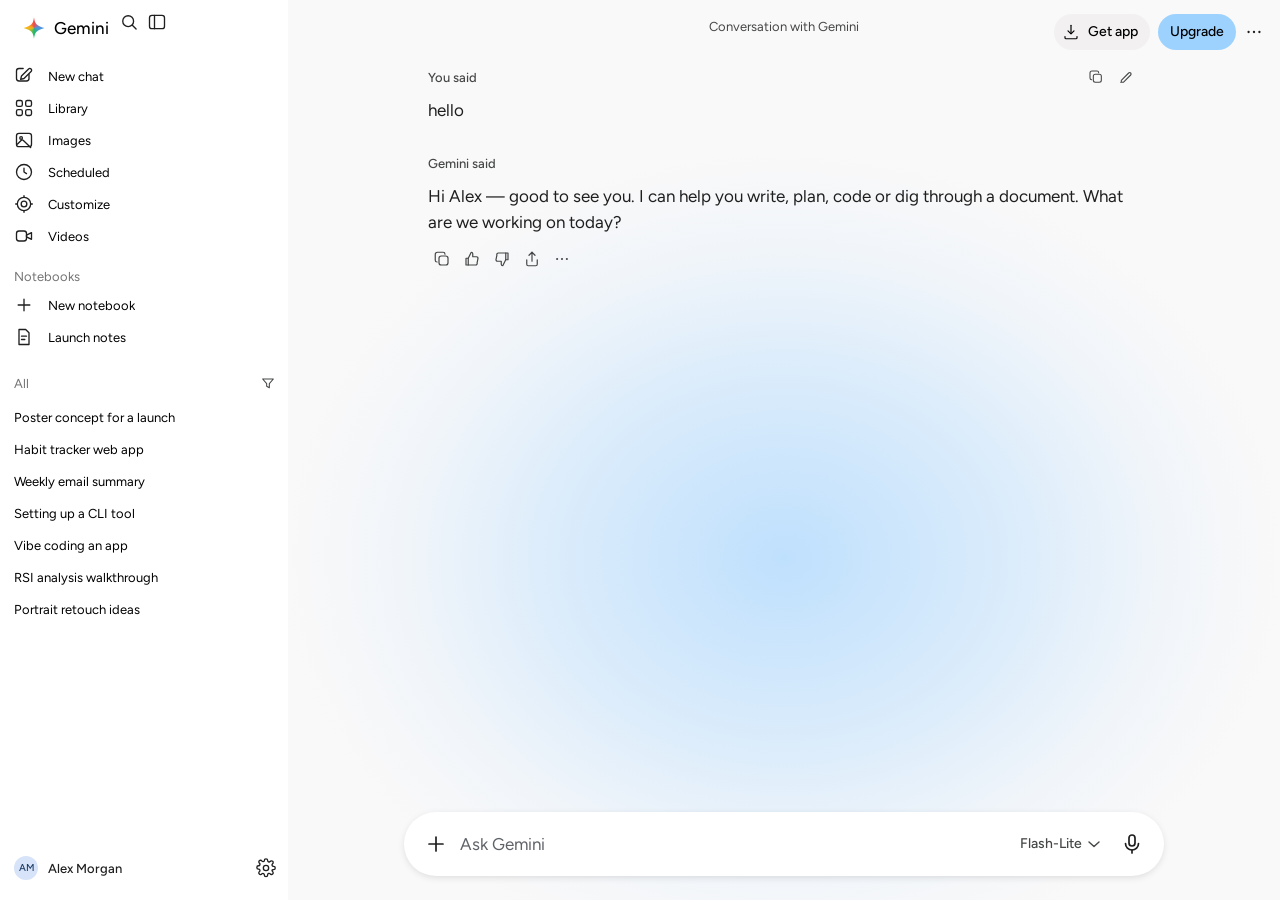
==== clones/gemini-google/src/chat.html @ 9b361e74 "Add cloned Gemini front end and its reconstructed backend The UI clone had no server to talk to, so " ====
<!doctype html>
<html lang="en">
<head>
<meta charset="utf-8">
<meta name="viewport" content="width=device-width, initial-scale=1">
<title>Conversation — AI assistant interface</title>
<link rel="preload" href="assets/figtree-latin.woff2" as="font" type="font/woff2" crossorigin>
<link rel="stylesheet" href="styles.css">
<link rel="stylesheet" href="shell.css">
</head>
<body data-page="chat">
<div id="shell"></div>

<main class="main chat-main" id="main">
  <div class="chat-head">Conversation with Gemini</div>

  <div class="turns" id="turns">
    <article class="turn turn--user">
      <div class="turn__head">
        <span class="turn__label">You said</span>
        <span class="turn__tools">
          <button class="icon-btn icon-btn--xs" type="button" aria-label="Copy prompt">
            <svg viewBox="0 0 24 24" width="16" height="16" aria-hidden="true" fill="none" stroke="currentColor" stroke-width="1.6" stroke-linecap="round" stroke-linejoin="round"><rect x="8" y="8" width="12" height="12" rx="3"/><path d="M16 5.5A2.5 2.5 0 0 0 13.5 3H6a3 3 0 0 0-3 3v7.5A2.5 2.5 0 0 0 5.5 16"/></svg>
          </button>
          <button class="icon-btn icon-btn--xs" type="button" aria-label="Edit">
            <svg viewBox="0 0 24 24" width="16" height="16" aria-hidden="true" fill="none" stroke="currentColor" stroke-width="1.6" stroke-linecap="round" stroke-linejoin="round"><path d="M4 20h4L19 9a2.1 2.1 0 0 0-3-3L5 17v3z"/></svg>
          </button>
        </span>
      </div>
      <p class="turn__text">hello</p>
    </article>

    <article class="turn turn--model">
      <div class="turn__head"><span class="turn__label">Gemini said</span></div>
      <p class="turn__text">Hi Alex — good to see you. I can help you write, plan, code or dig through a document. What are we working on today?</p>
      <div class="turn__actions">
        <button class="icon-btn icon-btn--xs turn__action" type="button" aria-label="Copy">
          <svg viewBox="0 0 24 24" width="18" height="18" aria-hidden="true" fill="none" stroke="currentColor" stroke-width="1.6" stroke-linecap="round" stroke-linejoin="round"><rect x="8" y="8" width="12" height="12" rx="3"/><path d="M16 5.5A2.5 2.5 0 0 0 13.5 3H6a3 3 0 0 0-3 3v7.5A2.5 2.5 0 0 0 5.5 16"/></svg>
        </button>
        <button class="icon-btn icon-btn--xs turn__action" type="button" aria-label="Good response">
          <svg viewBox="0 0 24 24" width="18" height="18" aria-hidden="true" fill="none" stroke="currentColor" stroke-width="1.6" stroke-linecap="round" stroke-linejoin="round"><path d="M7 11v9H4v-9z"/><path d="M7 11l4-8a2 2 0 0 1 2 2v4h5a2 2 0 0 1 2 2.3l-1.2 6A2 2 0 0 1 16.8 20H7"/></svg>
        </button>
        <button class="icon-btn icon-btn--xs turn__action" type="button" aria-label="Bad response">
          <svg viewBox="0 0 24 24" width="18" height="18" aria-hidden="true" fill="none" stroke="currentColor" stroke-width="1.6" stroke-linecap="round" stroke-linejoin="round"><path d="M17 13V4h3v9z"/><path d="M17 13l-4 8a2 2 0 0 1-2-2v-4H6a2 2 0 0 1-2-2.3l1.2-6A2 2 0 0 1 7.2 4H17"/></svg>
        </button>
        <button class="icon-btn icon-btn--xs turn__action" type="button" aria-label="Share">
          <svg viewBox="0 0 24 24" width="18" height="18" aria-hidden="true" fill="none" stroke="currentColor" stroke-width="1.6" stroke-linecap="round" stroke-linejoin="round"><path d="M12 15V3"/><path d="M8 7l4-4 4 4"/><path d="M5 13v6a2 2 0 0 0 2 2h10a2 2 0 0 0 2-2v-6"/></svg>
        </button>
        <button class="icon-btn icon-btn--xs turn__more" type="button" aria-label="More options">
          <svg viewBox="0 0 24 24" width="18" height="18" aria-hidden="true" fill="currentColor"><circle cx="5.5" cy="12" r="1.4"/><circle cx="12" cy="12" r="1.4"/><circle cx="18.5" cy="12" r="1.4"/></svg>
        </button>
      </div>
    </article>
  </div>

  <form class="composer composer--chat" id="chat-form" role="search" aria-label="Ask Gemini">
    <button class="icon-btn composer__plus" type="button" aria-label="Upload &amp; tools">
      <svg viewBox="0 0 24 24" width="24" height="24" aria-hidden="true" fill="none" stroke="currentColor" stroke-width="1.7" stroke-linecap="round"><path d="M12 5v14M5 12h14"/></svg>
    </button>
    <label class="sr-only" for="chat-input">Ask Gemini</label>
    <input class="composer__input" id="chat-input" name="prompt" type="text" placeholder="Ask Gemini" autocomplete="off">
    <button class="mode-picker" type="button" aria-label="Open mode picker, currently Flash-Lite">
      <span class="mode-picker__label">Flash-Lite</span>
      <svg class="chev" viewBox="0 0 24 24" width="20" height="20" aria-hidden="true" fill="none" stroke="currentColor" stroke-width="1.7" stroke-linecap="round" stroke-linejoin="round"><path d="M6 9.5l6 5.5 6-5.5"/></svg>
    </button>
    <button class="icon-btn composer__mic" type="button" aria-label="Dictate">
      <svg viewBox="0 0 24 24" width="24" height="24" aria-hidden="true" fill="none" stroke="currentColor" stroke-width="1.7" stroke-linecap="round" stroke-linejoin="round"><rect x="9" y="3" width="6" height="11" rx="3"/><path d="M5.5 11.5a6.5 6.5 0 0 0 13 0"/><path d="M12 18v3"/></svg>
    </button>
  </form>
</main>

<script src="content.js"></script>
<script src="app.js"></script>
</body>
</html>
---- clones/gemini-google/src/styles.css ----
/* Signed-out AI assistant landing UI — study replica.
   Every value here is measured from the rendered page or marked INFERRED.
   Tokens only: components read vars, never raw values. */

@font-face {
  font-family: "Figtree";
  font-style: normal;
  font-weight: 300 900;
  font-display: swap;
  src: url("assets/figtree-latin.woff2") format("woff2");
  unicode-range: U+0000-00FF, U+0131, U+0152-0153, U+02BB-02BC, U+02C6, U+02DA,
    U+02DC, U+0304, U+0308, U+0329, U+2000-206F, U+20AC, U+2122, U+2191, U+2193,
    U+2212, U+2215, U+FEFF, U+FFFD;
}

@font-face {
  font-family: "Figtree";
  font-style: normal;
  font-weight: 300 900;
  font-display: swap;
  src: url("assets/figtree-latin-ext.woff2") format("woff2");
  unicode-range: U+0100-02BA, U+02BD-02C5, U+02C7-02CC, U+02CE-02D7, U+02DD-02FF,
    U+0304, U+0308, U+0329, U+1D00-1DBF, U+1E00-1E9F, U+1EF2-1EFF, U+2020,
    U+20A0-20AB, U+20AD-20C4, U+2113, U+2C60-2C7F, U+A720-A7FF;
}

:root {
  /* surfaces — measured */
  --color-bg: #faf9f9;
  --color-surface: #ffffff;
  --color-chip: #f2f0f0;
  --color-accent-soft: #9dd2ff;
  --color-text: #1f1f1f;
  --color-text-strong: #000000;
  --color-muted: #444746;
  --color-placeholder: #5f6368;
  --color-link: #0b57d0;
  --color-icon: #1f1f1f;
  --color-icon-dim: rgba(0, 0, 0, 0.55);

  /* states — measured hover deltas (see DESIGN.md §4) */
  --hover-row: rgba(31, 31, 31, 0.08);
  --hover-icon: rgba(0, 0, 0, 0.06);
  --hover-link: rgba(11, 87, 208, 0.08);
  --hover-chip: #e6e4e4;
  --hover-accent: #86c4ff;

  /* glow behind the zero state — authored, fitted to sampled pixels */
  --glow-1: rgba(191, 224, 253, 1);
  --glow-2: rgba(191, 224, 253, 0.55);
  --glow-3: rgba(191, 224, 253, 0.16);
  --glow-wide: radial-gradient(58% 52% at 50% 62%,
    var(--glow-1) 0%, var(--glow-2) 38%, var(--glow-3) 66%, rgba(191, 224, 253, 0) 88%);

  /* small screens: a very wide, bottom-anchored ellipse, falloff fitted to
     sampled pixels (alpha 1 at 103%, ~.42 at 30%, 0 by 75%) */
  --glow-tall: radial-gradient(150% 80% at 50% 103%,
    rgba(191, 224, 253, 1) 0%, rgba(191, 224, 253, 0.91) 10%,
    rgba(191, 224, 253, 0.68) 20%, rgba(191, 224, 253, 0.42) 30%,
    rgba(191, 224, 253, 0.21) 40%, rgba(191, 224, 253, 0.09) 50%,
    rgba(191, 224, 253, 0.03) 60%, rgba(191, 224, 253, 0) 75%);

  /* type — measured (substitute family: Figtree) */
  --font-sans: "Figtree", "Google Sans", "Helvetica Neue", Arial, sans-serif;
  --type-h1-size: 36px;
  --type-h1-line: 44px;
  --type-h1-weight: 320;
  --type-h1-size-sm: 32px;
  --type-h1-line-sm: 38px;
  --type-h1-weight-sm: 360;
  --type-body: 400 13px/17px var(--font-sans);
  --type-lead: 400 17px/24px var(--font-sans);
  --type-pill: 500 14px/20px var(--font-sans);
  --type-wordmark: 470 17px/24px var(--font-sans);

  /* geometry — measured at 1440x900 */
  --sidebar-w: 288px;
  --sidebar-drawer-w: 320px;
  --radius-pill: 9999px;
  --radius-composer: 32px;
  --radius-composer-sm: 40px;
  --composer-w: 660px;
  --composer-h: 64px;
  --composer-h-sm: 72px;
  --space-1: 4px;
  --space-2: 8px;
  --space-3: 12px;
  --space-4: 16px;
  --space-5: 20px;
  --space-6: 24px;
  --space-10: 40px;
  --shadow-composer: 0 2px 8px -2px rgba(0, 0, 0, 0.16);
  --shadow-composer-hover: 0 2px 12px -2px rgba(0, 0, 0, 0.22);
  --ease: cubic-bezier(0.2, 0, 0, 1);
  --dur: 150ms;
}

*,
*::before,
*::after { box-sizing: border-box; }

html,
body { height: 100%; }

body {
  margin: 0;
  background: var(--color-bg);
  color: var(--color-text);
  font: var(--type-lead);
  -webkit-font-smoothing: antialiased;
  text-rendering: optimizeLegibility;
}

a { color: inherit; text-decoration: none; }

button {
  font: inherit;
  color: inherit;
  background: none;
  border: 0;
  padding: 0;
  cursor: pointer;
}

.sr-only {
  position: absolute;
  width: 1px;
  height: 1px;
  margin: -1px;
  padding: 0;
  overflow: hidden;
  clip: rect(0 0 0 0);
  white-space: nowrap;
  border: 0;
}

:focus-visible {
  outline: 2px solid var(--color-link);
  outline-offset: 2px;
}

.app { min-height: 100%; }

/* ---------------------------------------------------------------- sidebar */

.sidebar {
  position: fixed;
  inset: 0 auto 0 0;
  width: var(--sidebar-w);
  display: flex;
  flex-direction: column;
  background: var(--color-surface);
  z-index: 20;
}

.sidebar__top {
  display: flex;
  align-items: flex-start;
  padding: var(--space-2) var(--space-2) 0;
}

.brand {
  display: inline-flex;
  align-items: center;
  gap: var(--space-2);
  height: 40px;
  padding: 0 6px;
  margin-left: var(--space-2);
  border-radius: var(--radius-pill);
  transition: background var(--dur) var(--ease);
}

.brand:hover { background: var(--hover-icon); }

.sparkle {
  display: block;
  background: conic-gradient(from 0deg at 50% 50%,
    #f34847 0deg, #4a95e3 90deg, #24ba68 180deg, #f6b817 270deg, #f34847 360deg);
  -webkit-mask: url("assets/sparkle.svg") center / contain no-repeat;
  mask: url("assets/sparkle.svg") center / contain no-repeat;
}

.brand__mark { width: 24px; height: 24px; flex: none; }

.brand__word {
  font: var(--type-wordmark);
  font-variation-settings: "wght" 470;
  color: var(--color-text-strong);
  letter-spacing: 0;
}

.icon-btn {
  display: inline-grid;
  place-items: center;
  width: 36px;
  height: 36px;
  border-radius: var(--radius-pill);
  color: var(--color-icon);
  transition: background var(--dur) var(--ease);
}

.icon-btn:hover { background: var(--hover-icon); }

.sidebar__collapse { margin-left: auto; color: var(--color-icon-dim); }
.sidebar__close { display: none; margin-left: auto; }

.nav {
  padding: var(--space-3) var(--space-2) 0;
  display: flex;
  flex-direction: column;
}

.nav__item {
  display: flex;
  align-items: center;
  gap: 14px;
  height: 32px;
  padding: 0 var(--space-2) 0 6px;
  border-radius: var(--radius-pill);
  font: var(--type-body);
  color: var(--color-text-strong);
  text-align: left;
  transition: background var(--dur) var(--ease);
}

.nav__item:hover { background: var(--hover-row); }

.nav__item.is-disabled {
  color: var(--color-text);
  opacity: 0.38;
  pointer-events: none;
}

.nav__icon {
  display: inline-grid;
  place-items: center;
  width: 20px;
  height: 20px;
  flex: none;
}

.nav__label {
  font: var(--type-body);
  white-space: nowrap;
  overflow: hidden;
  text-overflow: ellipsis;
}

.save-row {
  display: flex;
  align-items: center;
  gap: 14px;
  height: 36px;
  margin: var(--space-3) var(--space-2) 0;
  padding: 0 6px;
  border-radius: var(--radius-pill);
  font: var(--type-body);
  color: var(--color-text-strong);
}

.save-row .nav__icon { color: var(--color-icon); }

.save-row__text { font: var(--type-body); white-space: nowrap; }
.save-row__text a { text-decoration: underline; text-underline-offset: 2px; }
.save-row__text a:hover { color: var(--color-text); }

.sidebar__spacer { flex: 1; }

.sidebar__links { display: none; padding: 0 var(--space-2) var(--space-2); }
.sidebar__links .nav__item { height: 40px; }

.sidebar__footer { padding: 0 var(--space-2) var(--space-3); }

.nav__item--button { width: 100%; }

.sidebar__pills {
  display: flex;
  flex-direction: column;
  gap: var(--space-2);
  padding: var(--space-2) var(--space-2) 0;
}

.pill {
  display: inline-flex;
  align-items: center;
  justify-content: center;
  gap: var(--space-2);
  height: 36px;
  padding: 0 var(--space-3);
  border-radius: var(--radius-pill);
  font: var(--type-pill);
  color: var(--color-text-strong);
  transition: background var(--dur) var(--ease);
}

.pill--accent { background: var(--color-accent-soft); }
.pill--accent:hover { background: var(--hover-accent); }

.pill--plain { background: var(--color-chip); padding-left: var(--space-2); }
.pill--plain:hover { background: var(--hover-chip); }

.sidebar__pills .pill { width: 100%; }
.sidebar__pills .pill--plain { padding-left: var(--space-3); }

/* ------------------------------------------------------------------- main */

.main {
  margin-left: var(--sidebar-w);
  min-height: 100vh;
  display: flex;
  flex-direction: column;
  position: relative;
  background: var(--glow-wide), var(--color-bg);
  overflow: clip;
}

.topbar {
  position: fixed;
  top: var(--space-2);
  right: var(--space-3);
  z-index: 15;
  display: flex;
  align-items: center;
  height: 48px;
  padding-left: var(--space-3);
  padding-right: 0;
  gap: 0;
  background: transparent;
}

.topbar--desktop { display: flex; }
.topbar--mobile { display: none; }

.topbar__link {
  display: inline-flex;
  align-items: center;
  height: 40px;
  padding: 0 var(--space-3);
  margin-right: var(--space-2);
  border-radius: var(--radius-pill);
  font: 500 14px/20px var(--font-sans);
  color: var(--color-link);
  transition: background var(--dur) var(--ease);
}

.topbar__link:hover { background: var(--hover-link); }

.pill--sm { height: 36px; }
.topbar .pill--sm:first-of-type { margin-right: var(--space-2); }

.stage {
  flex: 1;
  display: flex;
  align-items: center;
  justify-content: center;
  padding-top: 33px;
}

.hero {
  display: flex;
  flex-direction: column;
  align-items: center;
  margin-bottom: 84px;
  padding: 0 var(--space-5);
  width: 100%;
}

.hero__sparkle { display: none; width: 36px; height: 36px; }

.hero__title {
  margin: 0;
  max-width: 992px;
  font-family: var(--font-sans);
  font-size: var(--type-h1-size);
  line-height: var(--type-h1-line);
  font-weight: var(--type-h1-weight);
  font-variation-settings: "wght" 320;
  color: var(--color-text);
  text-align: center;
}

/* ---------------------------------------------------------------- composer */

.dock {
  display: flex;
  flex-direction: column;
  align-items: center;
  padding: 0 0 var(--space-4);
}

.composer {
  display: flex;
  align-items: center;
  width: var(--composer-w);
  height: var(--composer-h);
  margin-top: var(--space-10);
  padding: 0 var(--space-4);
  border-radius: var(--radius-composer);
  background: var(--color-surface);
  box-shadow: var(--shadow-composer);
  transition: box-shadow var(--dur) var(--ease);
}

.composer:hover,
.composer:focus-within { box-shadow: var(--shadow-composer-hover); }

.composer__plus { width: 32px; height: 32px; flex: none; }
.composer__mic { width: 32px; height: 32px; flex: none; }

.composer__input {
  flex: 1;
  min-width: 0;
  height: 24px;
  margin: 0 var(--space-2);
  padding: 0;
  border: 0;
  background: none;
  font: var(--type-lead);
  color: var(--color-text);
}

.composer__input:focus { outline: none; }
.composer__input::placeholder { color: var(--color-placeholder); opacity: 1; }

.mode-picker {
  display: inline-flex;
  align-items: center;
  gap: 2px;
  height: 40px;
  padding: 0 var(--space-3);
  border-radius: var(--radius-pill);
  font: 500 14px/20px var(--font-sans);
  color: var(--color-muted);
  transition: background var(--dur) var(--ease);
}

.mode-picker:hover { background: var(--hover-icon); }
.mode-picker .chev { color: var(--color-muted); }

.legal {
  margin: 0;
  padding: var(--space-1) var(--space-5) 0;
  font: 400 13px/17px var(--font-sans);
  color: var(--color-muted);
  text-align: center;
  max-width: 980px;
}

.legal a { text-decoration: underline; text-underline-offset: 2px; }
.legal a:hover { color: var(--color-text); }

/* ------------------------------------------------------------------ scrim */

.scrim {
  position: fixed;
  inset: 0;
  background: rgba(0, 0, 0, 0.32);
  z-index: 19;
}

/* -------------------------------------------------------------- responsive
   Measured: sidebar is present down to 960px wide; at 900px and below it is
   removed and the header switches to hamburger + wordmark + model chip. */

@media (max-width: 959px) {
  .sidebar {
    width: var(--sidebar-drawer-w);
    transform: translateX(-100%);
    transition: transform 250ms var(--ease);
    z-index: 21;
    overflow-y: auto;
  }

  .sidebar.is-open { transform: none; }

  .sidebar__collapse { display: none; }
  .sidebar__close { display: inline-grid; }
  .sidebar__links { display: block; }
  .sidebar__pills .pill--plain { padding-left: var(--space-3); }

  .main {
    margin-left: 0;
    background: var(--glow-tall), var(--color-bg);
  }

  .topbar--desktop { display: none; }

  .topbar--mobile {
    display: flex;
    position: fixed;
    top: var(--space-2);
    left: 0;
    right: 0;
    height: 48px;
    padding: 0 var(--space-3);
    gap: var(--space-2);
    align-items: center;
  }

  .topbar__menu { width: 48px; height: 48px; flex: none; margin-left: -12px; }

  .topbar__brand {
    font: 500 15px/20px var(--font-sans);
    color: var(--color-text-strong);
    white-space: nowrap;
  }

  .topbar__mode {
    display: inline-flex;
    align-items: center;
    gap: 2px;
    height: 40px;
    padding: 0 var(--space-2) 0 0;
    border-radius: var(--radius-pill);
    font: 500 13px/17px var(--font-sans);
    color: var(--color-muted);
    min-width: 0;
    transition: background var(--dur) var(--ease);
  }

  .topbar__mode:hover { background: var(--hover-icon); }

  .topbar__mode-label {
    max-width: 58px;
    overflow: hidden;
    text-overflow: ellipsis;
    white-space: nowrap;
  }

  .topbar__signin { margin-left: auto; flex: none; }

  .stage { padding-top: 20px; }

  .hero {
    margin-bottom: 0;
    padding: 0 var(--space-5);
  }

  .hero__sparkle {
    display: block;
    margin-bottom: 15px;
  }

  .hero__title {
    font-size: var(--type-h1-size-sm);
    line-height: var(--type-h1-line-sm);
    font-variation-settings: "wght" 360;
    max-width: 554px;
  }

  .dock { padding: 0 var(--space-4) var(--space-2); gap: var(--space-3); }

  .composer {
    width: min(var(--composer-w), calc(100% - 108px));
    height: var(--composer-h-sm);
    margin-top: 0;
    padding: 0 var(--space-4);
    border-radius: var(--radius-composer-sm);
  }

  .mode-picker { display: none; }

  .legal {
    order: 1;
    padding: 0;
    max-width: 520px;
  }
}

@media (max-width: 600px) {
  .composer { width: 100%; }

  /* the glow widens almost to the viewport edges on phones */
  .main {
    --glow-tall: radial-gradient(290% 80% at 50% 103%,
      rgba(191, 224, 253, 1) 0%, rgba(191, 224, 253, 0.91) 10%,
      rgba(191, 224, 253, 0.68) 20%, rgba(191, 224, 253, 0.42) 30%,
      rgba(191, 224, 253, 0.21) 40%, rgba(191, 224, 253, 0.09) 50%,
      rgba(191, 224, 253, 0.03) 60%, rgba(191, 224, 253, 0) 75%);
  }
}

@media (max-width: 420px) {
  .composer { height: 80px; padding: 0 var(--space-4); }
  .hero__title { max-width: 100%; }
  .legal { max-width: 330px; }
}

@media (prefers-reduced-motion: reduce) {
  *,
  *::before,
  *::after {
    transition-duration: 0.01ms !important;
    animation-duration: 0.01ms !important;
  }
}
---- clones/gemini-google/src/shell.css ----
/* Signed-in shell, menus, sheets and the extra pages.
   Builds on the tokens in styles.css — no new colours outside this block. */

:root {
  --color-selected: #f2f0f0;
  --color-hairline: rgba(31, 31, 31, 0.12);
  --color-scrim: rgba(0, 0, 0, 0.32);
  --radius-sheet: 56px;
  --shadow-pop: 0 4px 18px rgba(0, 0, 0, 0.14), 0 1px 3px rgba(0, 0, 0, 0.1);
  --type-page-title: 380 24px/28px var(--font-sans);
  --type-section: 470 17px/24px var(--font-sans);
  --type-body-sm: 400 13px/17px var(--font-sans);
  --type-body-md: 400 15px/20px var(--font-sans);
}

/* class rules set display, so the hidden attribute needs to win */
[hidden] { display: none !important; }

.ico { flex: none; }

/* ------------------------------------------------------------- sidebar shell */

.icon-btn--sm { width: 28px; height: 28px; }
.icon-btn--xs { width: 28px; height: 28px; color: var(--color-muted); }

.side-row {
  display: flex;
  align-items: center;
  gap: 14px;
  height: 32px;
  padding: 0 8px 0 6px;
  border-radius: var(--radius-pill);
  font: var(--type-body-sm);
  color: var(--color-text-strong);
  transition: background var(--dur) var(--ease);
}

.side-row:hover { background: rgba(31, 31, 31, 0.06); }
.side-row.is-current { background: var(--color-selected); }
.side-row__icon { display: inline-grid; place-items: center; width: 20px; height: 20px; color: var(--color-text); }
.side-row__label { white-space: nowrap; overflow: hidden; text-overflow: ellipsis; }

.nav--tight { padding-top: 0; }

.side-section {
  padding: 16px 8px 4px 14px;
  font: var(--type-body-sm);
  color: var(--color-icon-dim);
}

.side-section--row {
  display: flex;
  align-items: center;
  justify-content: space-between;
  padding-right: 6px;
}

.history { padding: 0 8px; overflow-y: auto; }

.history-row {
  display: flex;
  align-items: center;
  gap: 4px;
  height: 32px;
  padding: 0 4px 0 6px;
  border-radius: var(--radius-pill);
  color: var(--color-text-strong);
}

.history-row:hover { background: rgba(31, 31, 31, 0.06); }

.history-row__label {
  flex: 1;
  font: var(--type-body-sm);
  white-space: nowrap;
  overflow: hidden;
  text-overflow: ellipsis;
}

.history-row__menu { opacity: 0; width: 24px; height: 24px; }
.history-row:hover .history-row__menu,
.history-row__menu:focus-visible { opacity: 1; }

.side-account {
  display: flex;
  align-items: center;
  gap: 4px;
  margin-top: auto;
  padding: 8px 8px 12px;
}

.account-btn {
  display: flex;
  align-items: center;
  gap: 10px;
  height: 40px;
  flex: 1;
  min-width: 0;
  padding: 0 6px;
  border-radius: var(--radius-pill);
  transition: background var(--dur) var(--ease);
}

.account-btn:hover { background: rgba(31, 31, 31, 0.06); }

.avatar {
  display: inline-grid;
  place-items: center;
  width: 24px;
  height: 24px;
  border-radius: 50%;
  background: #d7e3f8;
  color: #1b3a63;
  font: 500 10px/1 var(--font-sans);
  flex: none;
}

.avatar--sm { width: 28px; height: 28px; font-size: 11px; }

.account-btn__name {
  font: 500 13px/17px var(--font-sans);
  white-space: nowrap;
  overflow: hidden;
  text-overflow: ellipsis;
}

.topbar__temp { color: var(--color-icon); margin-left: 4px; }

/* collapsed rail */
.nav-collapsed .sidebar { transform: translateX(-100%); }
.nav-collapsed .main { margin-left: 0; }

.rail-open {
  display: none;
  position: fixed;
  top: 8px;
  left: 8px;
  z-index: 22;
  width: 48px;
  height: 48px;
}

body.nav-collapsed .rail-open { display: inline-grid; }

@media (max-width: 959px) {
  .rail-open { display: none !important; }
}

/* ------------------------------------------------------------------ popovers */

.popover {
  position: fixed;
  z-index: 40;
  min-width: 217px;
  max-width: 300px;
  padding: 8px;
  border-radius: 20px;
  background: var(--color-surface);
  box-shadow: var(--shadow-pop);
  animation: pop-in 120ms var(--ease);
}

@keyframes pop-in { from { opacity: 0; transform: translateY(4px); } to { opacity: 1; transform: none; } }

.popover--wide { min-width: 260px; }

.menu-row {
  display: flex;
  align-items: center;
  gap: 12px;
  width: 100%;
  min-height: 40px;
  padding: 8px 12px;
  border-radius: 12px;
  font: var(--type-body-md);
  color: var(--color-text);
  text-align: left;
}

.menu-row:hover { background: rgba(31, 31, 31, 0.06); }
.menu-row--danger { color: #b3261e; }
.menu-row--accent { color: var(--color-link); }
.menu-row .lock { margin-left: auto; }
.menu-row .chev { margin-left: auto; color: var(--color-muted); }

.menu-divider { height: 1px; margin: 6px 4px; background: var(--color-hairline); }

.menu-hint {
  padding: 8px 12px 4px;
  font: var(--type-body-sm);
  color: var(--color-icon-dim);
}

.model-row {
  display: flex;
  align-items: flex-start;
  gap: 10px;
  width: 100%;
  padding: 8px 10px;
  border-radius: 12px;
  text-align: left;
}

.model-row:hover { background: rgba(31, 31, 31, 0.06); }
.model-row__mark { display: inline-grid; place-items: center; width: 20px; height: 24px; color: var(--color-text); }
.model-row__body { display: flex; flex-direction: column; gap: 2px; }
.model-row__label { font: 500 15px/20px var(--font-sans); color: var(--color-text); }
.model-row__hint { font: var(--type-body-sm); color: var(--color-muted); }
.model-row .chev { margin-left: auto; color: var(--color-muted); }

/* --------------------------------------------------------------------- sheet */

.sheet {
  position: fixed;
  left: 0;
  bottom: 0;
  z-index: 30;
  width: 408px;
  max-height: 78vh;
  display: flex;
  flex-direction: column;
  border-radius: var(--radius-sheet) var(--radius-sheet) 0 0;
  background: var(--color-surface);
  box-shadow: var(--shadow-pop);
  padding: 20px 8px 8px;
  animation: sheet-in 180ms var(--ease);
}

@keyframes sheet-in { from { transform: translateY(12px); opacity: 0; } to { transform: none; opacity: 1; } }

.sheet__head {
  display: flex;
  align-items: center;
  gap: 10px;
  padding: 0 12px 14px;
  font: 500 15px/20px var(--font-sans);
}

.sheet__scroll { overflow-y: auto; padding-bottom: 8px; }
.sheet__foot { padding: 12px; font: var(--type-body-sm); color: var(--color-muted); }

/* ------------------------------------------------------------- search panel */

.search-panel {
  position: fixed;
  top: 56px;
  left: calc(var(--sidebar-w) + 24px);
  z-index: 30;
  width: 392px;
  max-height: 70vh;
  display: flex;
  flex-direction: column;
  padding: 12px;
  border-radius: 28px;
  background: var(--color-surface);
  box-shadow: var(--shadow-pop);
}

.search-panel__field {
  display: flex;
  align-items: center;
  gap: 8px;
  height: 48px;
  padding: 0 8px 0 12px;
  border-radius: var(--radius-pill);
  background: var(--color-bg);
  color: var(--color-muted);
}

.search-panel__field input {
  flex: 1;
  min-width: 0;
  border: 0;
  background: none;
  font: var(--type-body-md);
  color: var(--color-text);
}

.search-panel__field input:focus { outline: none; }

.search-panel__title {
  padding: 14px 12px 6px;
  font: var(--type-body-sm);
  color: var(--color-icon-dim);
}

.search-panel__rows { overflow-y: auto; }

.search-row {
  display: flex;
  align-items: center;
  gap: 12px;
  height: 48px;
  padding: 0 12px;
  border-radius: var(--radius-pill);
  font: var(--type-body-md);
  color: var(--color-text-strong);
}

.search-row:hover { background: rgba(31, 31, 31, 0.06); }
.search-row span { flex: 1; overflow: hidden; text-overflow: ellipsis; white-space: nowrap; }
.search-row em { font: var(--type-body-sm); font-style: normal; color: var(--color-muted); }

/* ------------------------------------------------------- home page additions */

.hero { gap: 0; }

.segmented {
  display: inline-flex;
  align-items: center;
  gap: 4px;
  margin-top: 18px;
}

.segmented__item {
  height: 36px;
  padding: 0 16px;
  border-radius: var(--radius-pill);
  font: 500 14px/20px var(--font-sans);
  color: var(--color-text);
}

.segmented__item.is-on { background: var(--color-surface); box-shadow: 0 1px 3px rgba(0, 0, 0, 0.08); }
.segmented__item:hover:not(.is-on) { background: rgba(31, 31, 31, 0.05); }

.suggestions {
  display: flex;
  flex-direction: column;
  align-items: stretch;
  width: min(430px, 100%);
  margin-top: 26px;
}

.suggestion {
  display: flex;
  align-items: center;
  gap: 14px;
  height: 38px;
  padding: 0 10px;
  border-radius: var(--radius-pill);
  font: 400 15px/20px var(--font-sans);
  color: var(--color-text);
  text-align: left;
}

.suggestion:hover { background: rgba(31, 31, 31, 0.06); }
.suggestion__icon { display: inline-grid; place-items: center; width: 20px; height: 20px; color: var(--color-text); }

/* ------------------------------------------------------------- generic pages */

.page {
  flex: 1;
  width: 100%;
  max-width: 1104px;
  margin: 0 auto;
  padding: 44px 24px 64px;
}

.page__title { margin: 0; font: var(--type-page-title); color: var(--color-text-strong); }
.page__sub { margin: 10px 0 0; font: 400 15px/22px var(--font-sans); color: var(--color-muted); }
.page__section { margin: 28px 0 10px; font: var(--type-section); color: var(--color-text); }

/* chat */
.chat-main { display: flex; flex-direction: column; overflow: visible; }

.chat-head {
  padding: 18px 24px 0;
  font: var(--type-body-sm);
  color: var(--color-muted);
  text-align: center;
}

.turns {
  flex: 1;
  width: 100%;
  max-width: 760px;
  margin: 0 auto;
  padding: 28px 24px 12px;
}

.turn { padding: 0 0 26px; }

.turn__head { display: flex; align-items: center; gap: 8px; min-height: 28px; }
.turn__label { font: 500 13px/17px var(--font-sans); color: var(--color-muted); }
.turn__tools { margin-left: auto; display: flex; gap: 2px; }

.turn__text {
  margin: 6px 0 0;
  font: 400 17px/26px var(--font-sans);
  color: var(--color-text);
  white-space: pre-wrap;
}

.turn__actions { display: flex; align-items: center; gap: 2px; margin-top: 10px; }
.turn__action.is-on { background: rgba(11, 87, 208, 0.12); color: var(--color-link); }

.composer--chat {
  width: min(760px, calc(100% - 48px));
  margin: 0 auto 24px;
}

/* images */
.images-hero { text-align: center; padding-top: 24px; }
.images-hero .page__title { font: 350 28px/36px var(--font-sans); }
.images-hero .page__sub { font-size: 17px; }

.templates {
  display: flex;
  justify-content: center;
  gap: 6px;
  margin: 36px auto 0;
  flex-wrap: wrap;
}

.template {
  width: 117px;
  height: 156px;
  border-radius: 40px;
  background: var(--color-chip);
  display: flex;
  align-items: flex-end;
  justify-content: center;
  padding-bottom: 14px;
  font: 500 13px/17px var(--font-sans);
  color: var(--color-text);
  transition: transform var(--dur) var(--ease), background var(--dur) var(--ease);
}

.template:hover { background: var(--hover-chip); }
.template.is-on { outline: 2px solid var(--color-link); outline-offset: 2px; }

.aspect-row {
  display: flex;
  align-items: center;
  gap: 8px;
  width: min(660px, calc(100% - 48px));
  margin: 18px auto 0;
  color: var(--color-muted);
  font: var(--type-body-sm);
}

.chip {
  height: 30px;
  padding: 0 12px;
  border-radius: var(--radius-pill);
  border: 1px solid var(--color-hairline);
  font: 500 13px/17px var(--font-sans);
  color: var(--color-text);
}

.chip.is-on { background: var(--color-chip); }

/* library */
.media-grid, .doc-grid {
  display: grid;
  grid-template-columns: repeat(auto-fill, minmax(182px, 1fr));
  gap: 14px;
  margin-top: 14px;
}

.doc-card {
  border-radius: 16px;
  background: var(--color-chip);
  padding: 12px;
  min-height: 182px;
  display: flex;
  flex-direction: column;
  gap: 6px;
  text-align: left;
}

.doc-card__kind { font: 500 11px/14px var(--font-sans); color: var(--color-muted); text-transform: uppercase; letter-spacing: 0.06em; }
.doc-card__name { font: 500 14px/19px var(--font-sans); color: var(--color-text); }
.doc-card__meta { margin-top: auto; font: var(--type-body-sm); color: var(--color-muted); }
.empty { font: var(--type-body-md); color: var(--color-muted); }

/* scheduled */
.badge {
  display: inline-block;
  margin-bottom: 8px;
  padding: 2px 8px;
  border-radius: 6px;
  background: var(--color-chip);
  font: 500 11px/16px var(--font-sans);
  letter-spacing: 0.08em;
  color: var(--color-muted);
}

.card-grid {
  display: grid;
  grid-template-columns: repeat(auto-fill, minmax(300px, 1fr));
  gap: 12px;
  margin-top: 12px;
}

.info-card {
  padding: 16px 18px;
  border-radius: 20px;
  background: var(--color-chip);
  text-align: left;
}

.info-card strong { display: block; font: 500 15px/20px var(--font-sans); color: var(--color-text); }
.info-card span { display: block; margin-top: 6px; font: var(--type-body-sm); color: var(--color-muted); }

/* customize */
.tabs { display: flex; gap: 8px; margin-bottom: 22px; }

.tab {
  height: 44px;
  padding: 0 18px;
  border-radius: var(--radius-pill);
  font: 500 14px/20px var(--font-sans);
  color: var(--color-text);
}

.tab.is-on { background: var(--color-selected); }
.tab:hover:not(.is-on) { background: rgba(31, 31, 31, 0.05); }

.skill-grid {
  display: grid;
  grid-template-columns: repeat(auto-fill, minmax(294px, 1fr));
  gap: 14px;
  margin-top: 12px;
}

.skill-card {
  display: flex;
  align-items: center;
  gap: 12px;
  padding: 14px 16px;
  border-radius: 28px;
  background: var(--color-bg);
  border: 1px solid var(--color-hairline);
  text-align: left;
}

.skill-card strong { display: block; font: 500 14px/19px var(--font-sans); color: var(--color-text); }
.skill-card span { display: block; margin-top: 4px; font: var(--type-body-sm); color: var(--color-muted); }

.add-btn {
  display: inline-grid;
  place-items: center;
  width: 36px;
  height: 36px;
  margin-left: auto;
  border-radius: var(--radius-pill);
  border: 1px solid var(--color-hairline);
  color: var(--color-text);
}

.add-btn.is-on { background: var(--color-chip); border-color: transparent; }

/* --------------------------------------------------------------- responsive */

@media (max-width: 959px) {
  .page { padding: 24px 16px 48px; }
  .search-panel { left: 16px; right: 16px; width: auto; }
  .sheet { width: 100%; border-radius: 28px 28px 0 0; }
  .chat-main { min-height: 100dvh; }
  .turns { padding: 16px 16px 8px; }
  .composer--chat, .aspect-row { width: calc(100% - 32px); }
  .suggestions { width: 100%; }
  .templates { margin-top: 20px; }
  .template { width: 104px; height: 126px; border-radius: 32px; }
}

@media (prefers-reduced-motion: reduce) {
  .popover, .sheet { animation: none; }
}
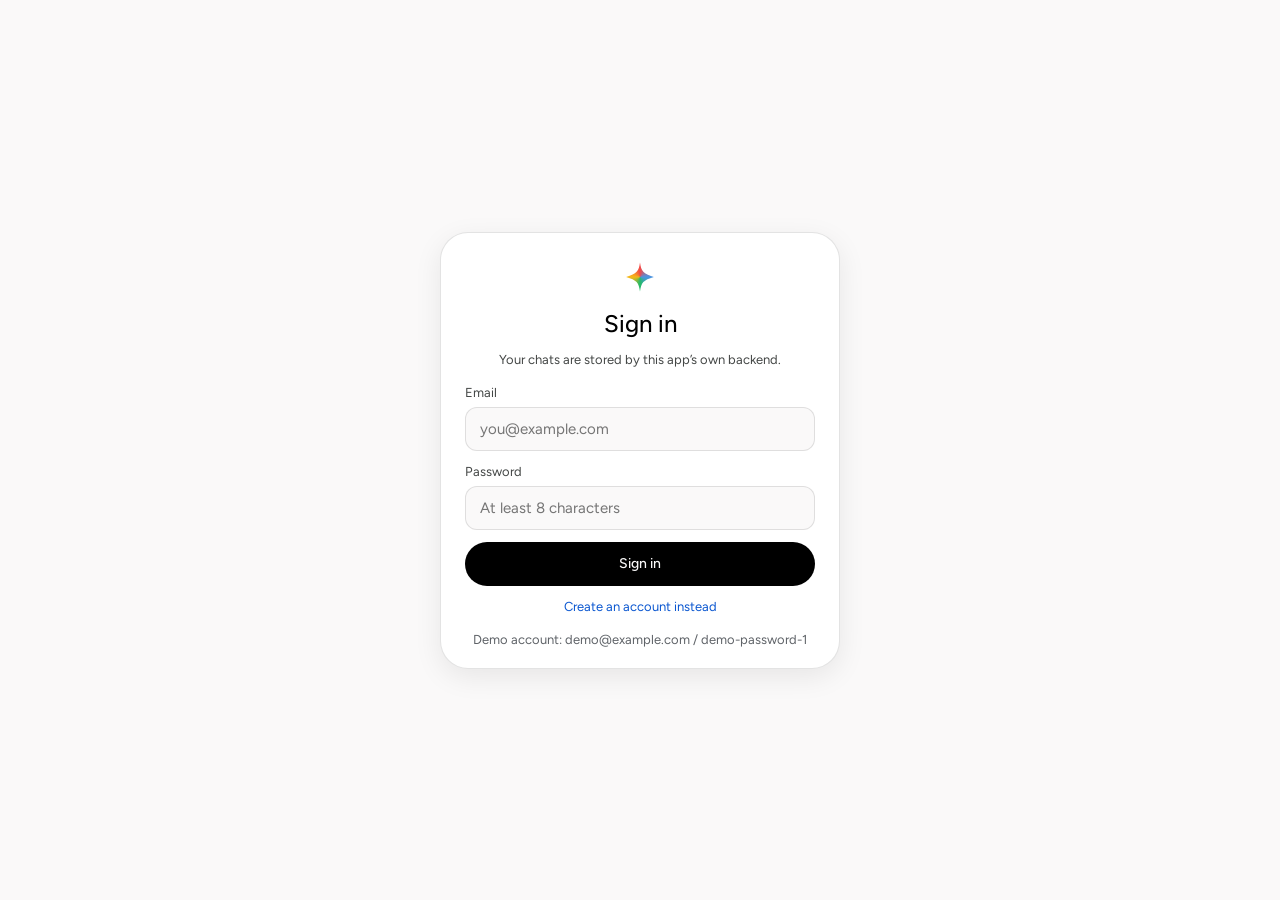
==== commit 5cf260b6: "Make the cloned Gemini front end functional with our own backend Wire every page to the FastAPI back" ====
--- a/clones/gemini-google/src/chat.html
+++ b/clones/gemini-google/src/chat.html
@@ -14,44 +14,7 @@
 <main class="main chat-main" id="main">
   <div class="chat-head">Conversation with Gemini</div>
 
-  <div class="turns" id="turns">
-    <article class="turn turn--user">
-      <div class="turn__head">
-        <span class="turn__label">You said</span>
-        <span class="turn__tools">
-          <button class="icon-btn icon-btn--xs" type="button" aria-label="Copy prompt">
-            <svg viewBox="0 0 24 24" width="16" height="16" aria-hidden="true" fill="none" stroke="currentColor" stroke-width="1.6" stroke-linecap="round" stroke-linejoin="round"><rect x="8" y="8" width="12" height="12" rx="3"/><path d="M16 5.5A2.5 2.5 0 0 0 13.5 3H6a3 3 0 0 0-3 3v7.5A2.5 2.5 0 0 0 5.5 16"/></svg>
-          </button>
-          <button class="icon-btn icon-btn--xs" type="button" aria-label="Edit">
-            <svg viewBox="0 0 24 24" width="16" height="16" aria-hidden="true" fill="none" stroke="currentColor" stroke-width="1.6" stroke-linecap="round" stroke-linejoin="round"><path d="M4 20h4L19 9a2.1 2.1 0 0 0-3-3L5 17v3z"/></svg>
-          </button>
-        </span>
-      </div>
-      <p class="turn__text">hello</p>
-    </article>
-
-    <article class="turn turn--model">
-      <div class="turn__head"><span class="turn__label">Gemini said</span></div>
-      <p class="turn__text">Hi Alex — good to see you. I can help you write, plan, code or dig through a document. What are we working on today?</p>
-      <div class="turn__actions">
-        <button class="icon-btn icon-btn--xs turn__action" type="button" aria-label="Copy">
-          <svg viewBox="0 0 24 24" width="18" height="18" aria-hidden="true" fill="none" stroke="currentColor" stroke-width="1.6" stroke-linecap="round" stroke-linejoin="round"><rect x="8" y="8" width="12" height="12" rx="3"/><path d="M16 5.5A2.5 2.5 0 0 0 13.5 3H6a3 3 0 0 0-3 3v7.5A2.5 2.5 0 0 0 5.5 16"/></svg>
-        </button>
-        <button class="icon-btn icon-btn--xs turn__action" type="button" aria-label="Good response">
-          <svg viewBox="0 0 24 24" width="18" height="18" aria-hidden="true" fill="none" stroke="currentColor" stroke-width="1.6" stroke-linecap="round" stroke-linejoin="round"><path d="M7 11v9H4v-9z"/><path d="M7 11l4-8a2 2 0 0 1 2 2v4h5a2 2 0 0 1 2 2.3l-1.2 6A2 2 0 0 1 16.8 20H7"/></svg>
-        </button>
-        <button class="icon-btn icon-btn--xs turn__action" type="button" aria-label="Bad response">
-          <svg viewBox="0 0 24 24" width="18" height="18" aria-hidden="true" fill="none" stroke="currentColor" stroke-width="1.6" stroke-linecap="round" stroke-linejoin="round"><path d="M17 13V4h3v9z"/><path d="M17 13l-4 8a2 2 0 0 1-2-2v-4H6a2 2 0 0 1-2-2.3l1.2-6A2 2 0 0 1 7.2 4H17"/></svg>
-        </button>
-        <button class="icon-btn icon-btn--xs turn__action" type="button" aria-label="Share">
-          <svg viewBox="0 0 24 24" width="18" height="18" aria-hidden="true" fill="none" stroke="currentColor" stroke-width="1.6" stroke-linecap="round" stroke-linejoin="round"><path d="M12 15V3"/><path d="M8 7l4-4 4 4"/><path d="M5 13v6a2 2 0 0 0 2 2h10a2 2 0 0 0 2-2v-6"/></svg>
-        </button>
-        <button class="icon-btn icon-btn--xs turn__more" type="button" aria-label="More options">
-          <svg viewBox="0 0 24 24" width="18" height="18" aria-hidden="true" fill="currentColor"><circle cx="5.5" cy="12" r="1.4"/><circle cx="12" cy="12" r="1.4"/><circle cx="18.5" cy="12" r="1.4"/></svg>
-        </button>
-      </div>
-    </article>
-  </div>
+  <div class="turns" id="turns"></div>
 
   <form class="composer composer--chat" id="chat-form" role="search" aria-label="Ask Gemini">
     <button class="icon-btn composer__plus" type="button" aria-label="Upload &amp; tools">
@@ -59,8 +22,8 @@
     </button>
     <label class="sr-only" for="chat-input">Ask Gemini</label>
     <input class="composer__input" id="chat-input" name="prompt" type="text" placeholder="Ask Gemini" autocomplete="off">
-    <button class="mode-picker" type="button" aria-label="Open mode picker, currently Flash-Lite">
-      <span class="mode-picker__label">Flash-Lite</span>
+    <button class="mode-picker" type="button" aria-label="Open mode picker, currently Auto">
+      <span class="mode-picker__label">Auto</span>
       <svg class="chev" viewBox="0 0 24 24" width="20" height="20" aria-hidden="true" fill="none" stroke="currentColor" stroke-width="1.7" stroke-linecap="round" stroke-linejoin="round"><path d="M6 9.5l6 5.5 6-5.5"/></svg>
     </button>
     <button class="icon-btn composer__mic" type="button" aria-label="Dictate">
@@ -69,6 +32,7 @@
   </form>
 </main>
 
+<script src="api.js"></script>
 <script src="content.js"></script>
 <script src="app.js"></script>
 </body>
--- a/clones/gemini-google/src/shell.css
+++ b/clones/gemini-google/src/shell.css
@@ -568,3 +568,244 @@
 @media (prefers-reduced-motion: reduce) {
   .popover, .sheet { animation: none; }
 }
+
+/* ------------------------------------------------------------- app states */
+
+body.is-locked { overflow: hidden; }
+
+.history-row.is-current { background: var(--color-selected); }
+
+.history-row__pin {
+  display: inline-grid;
+  place-items: center;
+  color: var(--color-icon-dim);
+}
+
+.history-empty,
+.search-empty {
+  margin: 0;
+  padding: 8px 10px;
+  font: var(--type-body-sm);
+  color: var(--color-muted);
+}
+
+.history-rename {
+  flex: 1;
+  min-width: 0;
+  height: 26px;
+  padding: 0 8px;
+  border: 1px solid var(--color-hairline);
+  border-radius: 8px;
+  background: var(--color-surface);
+  color: var(--color-text-strong);
+  font: var(--type-body-sm);
+}
+
+.history-rename:focus { outline: 2px solid var(--color-link); outline-offset: 1px; }
+
+.menu-row.is-on { background: var(--color-selected); }
+.menu-row:disabled { opacity: 0.55; cursor: default; }
+
+.menu-row__value {
+  margin-left: auto;
+  font: var(--type-body-sm);
+  font-style: normal;
+  color: var(--color-muted);
+  text-transform: capitalize;
+}
+
+.sheet__label {
+  padding: 10px 12px 2px;
+  font: var(--type-body-sm);
+  color: var(--color-icon-dim);
+}
+
+.sheet__mail {
+  margin-left: auto;
+  max-width: 54%;
+  font: var(--type-body-sm);
+  color: var(--color-muted);
+  white-space: nowrap;
+  overflow: hidden;
+  text-overflow: ellipsis;
+}
+
+.turn.is-typing .turn__text:empty::after {
+  content: "Thinking…";
+  color: var(--color-muted);
+}
+
+.turn__text--error { color: #b3261e; }
+
+.toast {
+  position: fixed;
+  left: 50%;
+  bottom: 24px;
+  z-index: 90;
+  max-width: calc(100% - 32px);
+  padding: 10px 16px;
+  border-radius: 12px;
+  background: #1f1f1f;
+  color: #ffffff;
+  font: var(--type-body-sm);
+  opacity: 0;
+  transform: translate(-50%, 12px);
+  transition: opacity 0.18s ease, transform 0.18s ease;
+  pointer-events: none;
+}
+
+.toast.is-on { opacity: 1; transform: translate(-50%, 0); }
+
+/* ------------------------------------------------------------------- auth */
+
+.auth {
+  position: fixed;
+  inset: 0;
+  z-index: 100;
+  display: grid;
+  place-items: center;
+  padding: 24px 16px;
+  background: var(--color-bg);
+  overflow-y: auto;
+}
+
+.auth__card {
+  display: flex;
+  flex-direction: column;
+  gap: 12px;
+  width: min(400px, 100%);
+  padding: 28px 24px 20px;
+  border: 1px solid var(--color-hairline);
+  border-radius: 28px;
+  background: var(--color-surface);
+  box-shadow: 0 8px 28px rgba(0, 0, 0, 0.08);
+}
+
+.auth__mark {
+  align-self: center;
+  width: 32px;
+  height: 32px;
+}
+
+.auth__title {
+  margin: 4px 0 0;
+  font: 470 24px/30px var(--font-sans);
+  color: var(--color-text-strong);
+  text-align: center;
+}
+
+.auth__sub {
+  margin: 0 0 4px;
+  font: var(--type-body-sm);
+  color: var(--color-muted);
+  text-align: center;
+}
+
+.auth__form { display: flex; flex-direction: column; gap: 12px; }
+
+.auth__field { display: flex; flex-direction: column; gap: 6px; }
+
+.auth__field > span {
+  font: var(--type-body-sm);
+  color: var(--color-muted);
+}
+
+.auth__field input {
+  height: 44px;
+  padding: 0 14px;
+  border: 1px solid var(--color-hairline);
+  border-radius: 12px;
+  background: var(--color-bg);
+  color: var(--color-text-strong);
+  font: var(--type-body-md);
+}
+
+.auth__field input:focus {
+  outline: 2px solid var(--color-link);
+  outline-offset: 1px;
+}
+
+.auth__error {
+  margin: 0;
+  font: var(--type-body-sm);
+  color: #b3261e;
+}
+
+.auth__submit {
+  height: 44px;
+  border-radius: var(--radius-pill);
+  background: var(--color-text-strong);
+  color: var(--color-bg);
+  font: var(--type-pill);
+}
+
+.auth__submit:disabled { opacity: 0.6; }
+
+.auth__swap {
+  align-self: center;
+  font: var(--type-body-sm);
+  color: var(--color-link);
+}
+
+.auth__hint {
+  margin: 4px 0 0;
+  font: var(--type-body-sm);
+  color: var(--color-placeholder);
+  text-align: center;
+}
+
+/* ------------------------------------------------------------ dark theme */
+
+html.theme-dark {
+  color-scheme: dark;
+  --color-bg: #131314;
+  --color-surface: #1e1f20;
+  --color-chip: #2a2b2d;
+  --color-selected: #2a2b2d;
+  --color-text: #e3e3e3;
+  --color-text-strong: #f5f5f5;
+  --color-muted: #a8aab0;
+  --color-placeholder: #9aa0a6;
+  --color-link: #a8c7fa;
+  --color-icon: #e3e3e3;
+  --color-icon-dim: rgba(255, 255, 255, 0.6);
+  --color-hairline: rgba(255, 255, 255, 0.16);
+  --color-accent-soft: #2d5f8a;
+  --hover-row: rgba(255, 255, 255, 0.08);
+  --hover-chip: #35363a;
+}
+
+html.theme-dark .popover,
+html.theme-dark .sheet { background: var(--color-surface); }
+
+html.theme-dark .history-row:hover,
+html.theme-dark .side-row:hover,
+html.theme-dark .account-btn:hover { background: rgba(255, 255, 255, 0.08); }
+
+/* ------------------------------------------------------------- small screens */
+
+@media (max-width: 600px) {
+  .auth__card { padding: 22px 18px 16px; border-radius: 22px; }
+  .sheet__head { flex-wrap: wrap; }
+  .sheet__mail { max-width: 100%; margin-left: 0; }
+  .history-row__menu { opacity: 1; }
+  .turn__head { flex-wrap: wrap; }
+  .chat-head { padding-inline: 12px; }
+}
+
+@media (max-width: 380px) {
+  .auth__title { font-size: 21px; }
+}
+
+/* phone: the conversation title takes the top bar, the brand steps aside */
+@media (max-width: 600px) {
+  body[data-page="chat"] .topbar__brand { display: none; }
+  .chat-head {
+    flex: 1;
+    min-width: 0;
+    overflow: hidden;
+    white-space: nowrap;
+    text-overflow: ellipsis;
+    text-align: right;
+  }
+}
